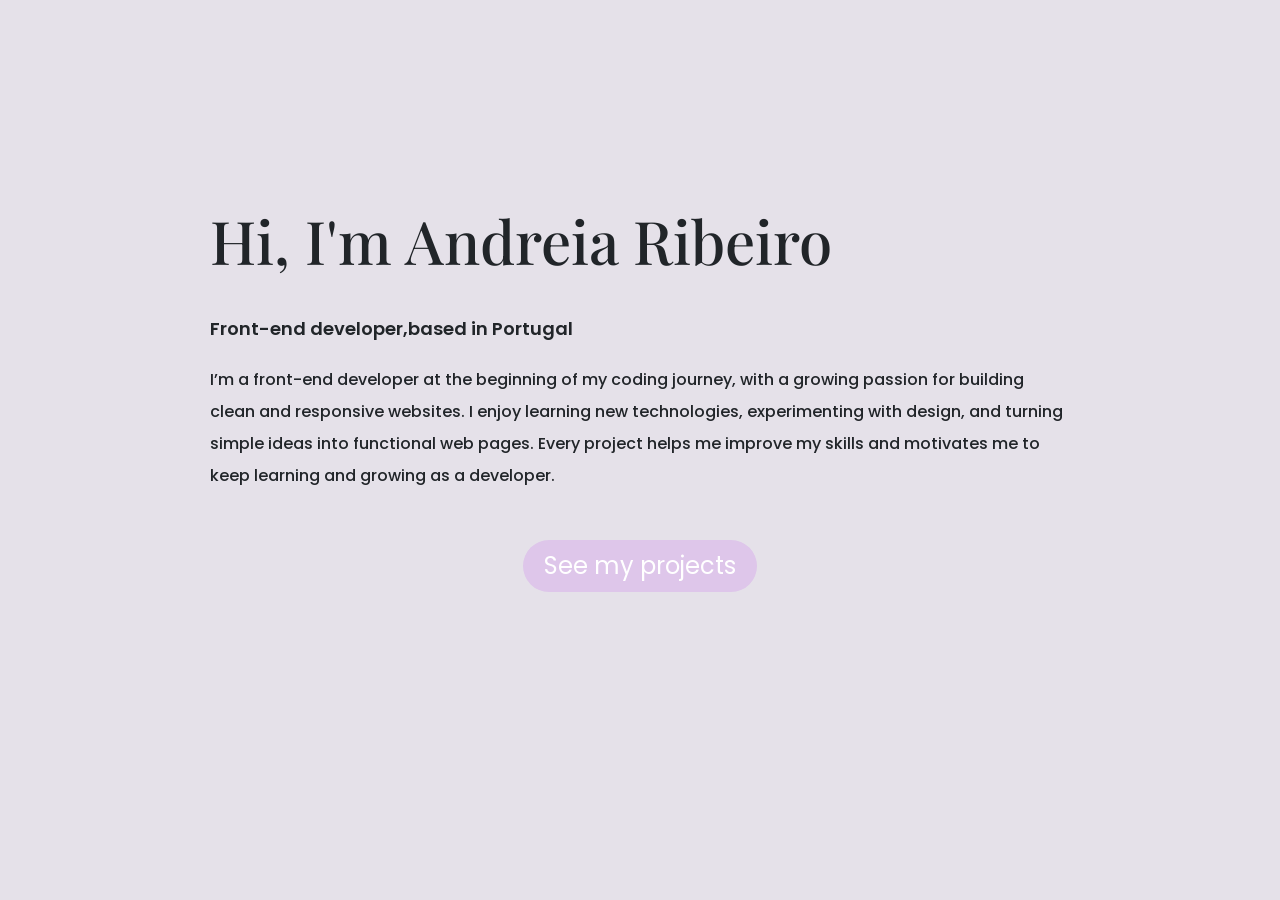
==== about.html @ b5d0bfd0 "Added about.html" ====
<!DOCTYPE html>
<html lang="en">
  <head>
    <meta charset="UTF-8" />
    <meta name="viewport" content="width=device-width, initial-scale=1.0" />
    <title>Andreia Ribeiro – Front-End Portfolio</title>
    <link
      href="https://cdn.jsdelivr.net/npm/bootstrap@5.3.8/dist/css/bootstrap.min.css"
      rel="stylesheet"
      integrity="sha384-sRIl4kxILFvY47J16cr9ZwB07vP4J8+LH7qKQnuqkuIAvNWLzeN8tE5YBujZqJLB"
      crossorigin="anonymous"
    />
    <link rel="stylesheet" href="./fontawesome/css/fontawesome.min.css" />
    <link rel="stylesheet" href="./fontawesome/css/brands.min.css" />
    <link rel="preconnect" href="https://fonts.googleapis.com" />
    <link rel="preconnect" href="https://fonts.gstatic.com" crossorigin />
    <link
      href="https://fonts.googleapis.com/css2?family=Playfair+Display:ital,wght@0,400..900;1,400..900&family=Poppins:ital,wght@0,100;0,200;0,300;0,400;0,500;0,600;0,700;0,800;0,900;1,100;1,200;1,300;1,400;1,500;1,600;1,700;1,800;1,900&display=swap"
      rel="stylesheet"
    />
    <link rel="stylesheet" href="styles/portfolio.css" />
    <script
      src="https://cdn.jsdelivr.net/npm/bootstrap@5.3.8/dist/js/bootstrap.bundle.min.js"
      integrity="sha384-FKyoEForCGlyvwx9Hj09JcYn3nv7wiPVlz7YYwJrWVcXK/BmnVDxM+D2scQbITxI"
      crossorigin="anonymous"
    ></script>
  </head>
  <body class="about-page">
    <div class="about-section container">
      <h1>Hi, I'm Andreia Ribeiro</h1>
      <h2 class="mt-5">Front-end developer,based in Portugal</h2>
      <p class="mt-4 mb-5">
        I’m a front-end developer at the beginning of my coding journey, with a
        growing passion for building clean and responsive websites. I enjoy
        learning new technologies, experimenting with design, and turning simple
        ideas into functional web pages. Every project helps me improve my
        skills and motivates me to keep learning and growing as a developer.
      </p>
      <div class="d-flex justify-content-center" justify-content-center>
        <a href="#" class="btn btn-branding">See my projects</a>
      </div>
    </div>
  </body>
</html>
---- fontawesome/css/brands.min.css ----
/*!
 * Font Awesome Free 7.1.0 by @fontawesome - https://fontawesome.com
 * License - https://fontawesome.com/license/free (Icons: CC BY 4.0, Fonts: SIL OFL 1.1, Code: MIT License)
 * Copyright 2025 Fonticons, Inc.
 */
:host,:root{--fa-family-brands:"Font Awesome 7 Brands";--fa-font-brands:normal 400 1em/1 var(--fa-family-brands)}@font-face{font-family:"Font Awesome 7 Brands";font-style:normal;font-weight:400;font-display:block;src:url(../webfonts/fa-brands-400.woff2)}.fa-brands,.fa-classic.fa-brands,.fab{--fa-family:var(--fa-family-brands);--fa-style:400}.fa-firefox-browser{--fa:"\e007"}.fa-ideal{--fa:"\e013"}.fa-microblog{--fa:"\e01a"}.fa-pied-piper-square,.fa-square-pied-piper{--fa:"\e01e"}.fa-unity{--fa:"\e049"}.fa-dailymotion{--fa:"\e052"}.fa-instagram-square,.fa-square-instagram{--fa:"\e055"}.fa-mixer{--fa:"\e056"}.fa-shopify{--fa:"\e057"}.fa-deezer{--fa:"\e077"}.fa-edge-legacy{--fa:"\e078"}.fa-google-pay{--fa:"\e079"}.fa-rust{--fa:"\e07a"}.fa-tiktok{--fa:"\e07b"}.fa-unsplash{--fa:"\e07c"}.fa-cloudflare{--fa:"\e07d"}.fa-guilded{--fa:"\e07e"}.fa-hive{--fa:"\e07f"}.fa-42-group,.fa-innosoft{--fa:"\e080"}.fa-instalod{--fa:"\e081"}.fa-octopus-deploy{--fa:"\e082"}.fa-perbyte{--fa:"\e083"}.fa-uncharted{--fa:"\e084"}.fa-watchman-monitoring{--fa:"\e087"}.fa-wodu{--fa:"\e088"}.fa-wirsindhandwerk,.fa-wsh{--fa:"\e2d0"}.fa-bots{--fa:"\e340"}.fa-cmplid{--fa:"\e360"}.fa-bilibili{--fa:"\e3d9"}.fa-golang{--fa:"\e40f"}.fa-pix{--fa:"\e43a"}.fa-sitrox{--fa:"\e44a"}.fa-hashnode{--fa:"\e499"}.fa-meta{--fa:"\e49b"}.fa-padlet{--fa:"\e4a0"}.fa-nfc-directional{--fa:"\e530"}.fa-nfc-symbol{--fa:"\e531"}.fa-screenpal{--fa:"\e570"}.fa-space-awesome{--fa:"\e5ac"}.fa-square-font-awesome{--fa:"\e5ad"}.fa-gitlab-square,.fa-square-gitlab{--fa:"\e5ae"}.fa-odysee{--fa:"\e5c6"}.fa-stubber{--fa:"\e5c7"}.fa-debian{--fa:"\e60b"}.fa-shoelace{--fa:"\e60c"}.fa-threads{--fa:"\e618"}.fa-square-threads{--fa:"\e619"}.fa-square-x-twitter{--fa:"\e61a"}.fa-x-twitter{--fa:"\e61b"}.fa-opensuse{--fa:"\e62b"}.fa-letterboxd{--fa:"\e62d"}.fa-square-letterboxd{--fa:"\e62e"}.fa-mintbit{--fa:"\e62f"}.fa-google-scholar{--fa:"\e63b"}.fa-brave{--fa:"\e63c"}.fa-brave-reverse{--fa:"\e63d"}.fa-pixiv{--fa:"\e640"}.fa-upwork{--fa:"\e641"}.fa-webflow{--fa:"\e65c"}.fa-signal-messenger{--fa:"\e663"}.fa-bluesky{--fa:"\e671"}.fa-jxl{--fa:"\e67b"}.fa-square-upwork{--fa:"\e67c"}.fa-web-awesome{--fa:"\e682"}.fa-square-web-awesome{--fa:"\e683"}.fa-square-web-awesome-stroke{--fa:"\e684"}.fa-dart-lang{--fa:"\e693"}.fa-flutter{--fa:"\e694"}.fa-files-pinwheel{--fa:"\e69f"}.fa-css{--fa:"\e6a2"}.fa-square-bluesky{--fa:"\e6a3"}.fa-openai{--fa:"\e7cf"}.fa-square-linkedin{--fa:"\e7d0"}.fa-cash-app{--fa:"\e7d4"}.fa-disqus{--fa:"\e7d5"}.fa-11ty,.fa-eleventy{--fa:"\e7d6"}.fa-kakao-talk{--fa:"\e7d7"}.fa-linktree{--fa:"\e7d8"}.fa-notion{--fa:"\e7d9"}.fa-pandora{--fa:"\e7da"}.fa-pixelfed{--fa:"\e7db"}.fa-tidal{--fa:"\e7dc"}.fa-vsco{--fa:"\e7dd"}.fa-w3c{--fa:"\e7de"}.fa-lumon{--fa:"\e7e2"}.fa-lumon-drop{--fa:"\e7e3"}.fa-square-figma{--fa:"\e7e4"}.fa-tex{--fa:"\e7ff"}.fa-duolingo{--fa:"\e812"}.fa-square-twitter,.fa-twitter-square{--fa:"\f081"}.fa-facebook-square,.fa-square-facebook{--fa:"\f082"}.fa-linkedin{--fa:"\f08c"}.fa-github-square,.fa-square-github{--fa:"\f092"}.fa-twitter{--fa:"\f099"}.fa-facebook{--fa:"\f09a"}.fa-github{--fa:"\f09b"}.fa-pinterest{--fa:"\f0d2"}.fa-pinterest-square,.fa-square-pinterest{--fa:"\f0d3"}.fa-google-plus-square,.fa-square-google-plus{--fa:"\f0d4"}.fa-google-plus-g{--fa:"\f0d5"}.fa-linkedin-in{--fa:"\f0e1"}.fa-github-alt{--fa:"\f113"}.fa-maxcdn{--fa:"\f136"}.fa-html5{--fa:"\f13b"}.fa-css3{--fa:"\f13c"}.fa-btc{--fa:"\f15a"}.fa-youtube{--fa:"\f167"}.fa-xing{--fa:"\f168"}.fa-square-xing,.fa-xing-square{--fa:"\f169"}.fa-dropbox{--fa:"\f16b"}.fa-stack-overflow{--fa:"\f16c"}.fa-instagram{--fa:"\f16d"}.fa-flickr{--fa:"\f16e"}.fa-adn{--fa:"\f170"}.fa-bitbucket{--fa:"\f171"}.fa-tumblr{--fa:"\f173"}.fa-square-tumblr,.fa-tumblr-square{--fa:"\f174"}.fa-apple{--fa:"\f179"}.fa-windows{--fa:"\f17a"}.fa-android{--fa:"\f17b"}.fa-linux{--fa:"\f17c"}.fa-dribbble{--fa:"\f17d"}.fa-skype{--fa:"\f17e"}.fa-foursquare{--fa:"\f180"}.fa-trello{--fa:"\f181"}.fa-gratipay{--fa:"\f184"}.fa-vk{--fa:"\f189"}.fa-weibo{--fa:"\f18a"}.fa-renren{--fa:"\f18b"}.fa-pagelines{--fa:"\f18c"}.fa-stack-exchange{--fa:"\f18d"}.fa-square-vimeo,.fa-vimeo-square{--fa:"\f194"}.fa-slack,.fa-slack-hash{--fa:"\f198"}.fa-wordpress{--fa:"\f19a"}.fa-openid{--fa:"\f19b"}.fa-yahoo{--fa:"\f19e"}.fa-google{--fa:"\f1a0"}.fa-reddit{--fa:"\f1a1"}.fa-reddit-square,.fa-square-reddit{--fa:"\f1a2"}.fa-stumbleupon-circle{--fa:"\f1a3"}.fa-stumbleupon{--fa:"\f1a4"}.fa-delicious{--fa:"\f1a5"}.fa-digg{--fa:"\f1a6"}.fa-pied-piper-pp{--fa:"\f1a7"}.fa-pied-piper-alt{--fa:"\f1a8"}.fa-drupal{--fa:"\f1a9"}.fa-joomla{--fa:"\f1aa"}.fa-behance{--fa:"\f1b4"}.fa-behance-square,.fa-square-behance{--fa:"\f1b5"}.fa-steam{--fa:"\f1b6"}.fa-square-steam,.fa-steam-square{--fa:"\f1b7"}.fa-spotify{--fa:"\f1bc"}.fa-deviantart{--fa:"\f1bd"}.fa-soundcloud{--fa:"\f1be"}.fa-vine{--fa:"\f1ca"}.fa-codepen{--fa:"\f1cb"}.fa-jsfiddle{--fa:"\f1cc"}.fa-rebel{--fa:"\f1d0"}.fa-empire{--fa:"\f1d1"}.fa-git-square,.fa-square-git{--fa:"\f1d2"}.fa-git{--fa:"\f1d3"}.fa-hacker-news{--fa:"\f1d4"}.fa-tencent-weibo{--fa:"\f1d5"}.fa-qq{--fa:"\f1d6"}.fa-weixin{--fa:"\f1d7"}.fa-slideshare{--fa:"\f1e7"}.fa-twitch{--fa:"\f1e8"}.fa-yelp{--fa:"\f1e9"}.fa-paypal{--fa:"\f1ed"}.fa-google-wallet{--fa:"\f1ee"}.fa-cc-visa{--fa:"\f1f0"}.fa-cc-mastercard{--fa:"\f1f1"}.fa-cc-discover{--fa:"\f1f2"}.fa-cc-amex{--fa:"\f1f3"}.fa-cc-paypal{--fa:"\f1f4"}.fa-cc-stripe{--fa:"\f1f5"}.fa-lastfm{--fa:"\f202"}.fa-lastfm-square,.fa-square-lastfm{--fa:"\f203"}.fa-ioxhost{--fa:"\f208"}.fa-angellist{--fa:"\f209"}.fa-buysellads{--fa:"\f20d"}.fa-connectdevelop{--fa:"\f20e"}.fa-dashcube{--fa:"\f210"}.fa-forumbee{--fa:"\f211"}.fa-leanpub{--fa:"\f212"}.fa-sellsy{--fa:"\f213"}.fa-shirtsinbulk{--fa:"\f214"}.fa-simplybuilt{--fa:"\f215"}.fa-skyatlas{--fa:"\f216"}.fa-pinterest-p{--fa:"\f231"}.fa-whatsapp{--fa:"\f232"}.fa-viacoin{--fa:"\f237"}.fa-medium,.fa-medium-m{--fa:"\f23a"}.fa-y-combinator{--fa:"\f23b"}.fa-optin-monster{--fa:"\f23c"}.fa-opencart{--fa:"\f23d"}.fa-expeditedssl{--fa:"\f23e"}.fa-cc-jcb{--fa:"\f24b"}.fa-cc-diners-club{--fa:"\f24c"}.fa-creative-commons{--fa:"\f25e"}.fa-gg{--fa:"\f260"}.fa-gg-circle{--fa:"\f261"}.fa-odnoklassniki{--fa:"\f263"}.fa-odnoklassniki-square,.fa-square-odnoklassniki{--fa:"\f264"}.fa-get-pocket{--fa:"\f265"}.fa-wikipedia-w{--fa:"\f266"}.fa-safari{--fa:"\f267"}.fa-chrome{--fa:"\f268"}.fa-firefox{--fa:"\f269"}.fa-opera{--fa:"\f26a"}.fa-internet-explorer{--fa:"\f26b"}.fa-contao{--fa:"\f26d"}.fa-500px{--fa:"\f26e"}.fa-amazon{--fa:"\f270"}.fa-houzz{--fa:"\f27c"}.fa-vimeo-v{--fa:"\f27d"}.fa-black-tie{--fa:"\f27e"}.fa-fonticons{--fa:"\f280"}.fa-reddit-alien{--fa:"\f281"}.fa-edge{--fa:"\f282"}.fa-codiepie{--fa:"\f284"}.fa-modx{--fa:"\f285"}.fa-fort-awesome{--fa:"\f286"}.fa-usb{--fa:"\f287"}.fa-product-hunt{--fa:"\f288"}.fa-mixcloud{--fa:"\f289"}.fa-scribd{--fa:"\f28a"}.fa-bluetooth{--fa:"\f293"}.fa-bluetooth-b{--fa:"\f294"}.fa-gitlab{--fa:"\f296"}.fa-wpbeginner{--fa:"\f297"}.fa-wpforms{--fa:"\f298"}.fa-envira{--fa:"\f299"}.fa-glide{--fa:"\f2a5"}.fa-glide-g{--fa:"\f2a6"}.fa-viadeo{--fa:"\f2a9"}.fa-square-viadeo,.fa-viadeo-square{--fa:"\f2aa"}.fa-snapchat,.fa-snapchat-ghost{--fa:"\f2ab"}.fa-snapchat-square,.fa-square-snapchat{--fa:"\f2ad"}.fa-pied-piper{--fa:"\f2ae"}.fa-first-order{--fa:"\f2b0"}.fa-yoast{--fa:"\f2b1"}.fa-themeisle{--fa:"\f2b2"}.fa-google-plus{--fa:"\f2b3"}.fa-font-awesome,.fa-font-awesome-flag,.fa-font-awesome-logo-full{--fa:"\f2b4"}.fa-linode{--fa:"\f2b8"}.fa-quora{--fa:"\f2c4"}.fa-free-code-camp{--fa:"\f2c5"}.fa-telegram,.fa-telegram-plane{--fa:"\f2c6"}.fa-bandcamp{--fa:"\f2d5"}.fa-grav{--fa:"\f2d6"}.fa-etsy{--fa:"\f2d7"}.fa-imdb{--fa:"\f2d8"}.fa-ravelry{--fa:"\f2d9"}.fa-sellcast{--fa:"\f2da"}.fa-superpowers{--fa:"\f2dd"}.fa-wpexplorer{--fa:"\f2de"}.fa-meetup{--fa:"\f2e0"}.fa-font-awesome-alt,.fa-square-font-awesome-stroke{--fa:"\f35c"}.fa-accessible-icon{--fa:"\f368"}.fa-accusoft{--fa:"\f369"}.fa-adversal{--fa:"\f36a"}.fa-affiliatetheme{--fa:"\f36b"}.fa-algolia{--fa:"\f36c"}.fa-amilia{--fa:"\f36d"}.fa-angrycreative{--fa:"\f36e"}.fa-app-store{--fa:"\f36f"}.fa-app-store-ios{--fa:"\f370"}.fa-apper{--fa:"\f371"}.fa-asymmetrik{--fa:"\f372"}.fa-audible{--fa:"\f373"}.fa-avianex{--fa:"\f374"}.fa-aws{--fa:"\f375"}.fa-bimobject{--fa:"\f378"}.fa-bitcoin{--fa:"\f379"}.fa-bity{--fa:"\f37a"}.fa-blackberry{--fa:"\f37b"}.fa-blogger{--fa:"\f37c"}.fa-blogger-b{--fa:"\f37d"}.fa-buromobelexperte{--fa:"\f37f"}.fa-centercode{--fa:"\f380"}.fa-cloudscale{--fa:"\f383"}.fa-cloudsmith{--fa:"\f384"}.fa-cloudversify{--fa:"\f385"}.fa-cpanel{--fa:"\f388"}.fa-css3-alt{--fa:"\f38b"}.fa-cuttlefish{--fa:"\f38c"}.fa-d-and-d{--fa:"\f38d"}.fa-deploydog{--fa:"\f38e"}.fa-deskpro{--fa:"\f38f"}.fa-digital-ocean{--fa:"\f391"}.fa-discord{--fa:"\f392"}.fa-discourse{--fa:"\f393"}.fa-dochub{--fa:"\f394"}.fa-docker{--fa:"\f395"}.fa-draft2digital{--fa:"\f396"}.fa-dribbble-square,.fa-square-dribbble{--fa:"\f397"}.fa-dyalog{--fa:"\f399"}.fa-earlybirds{--fa:"\f39a"}.fa-erlang{--fa:"\f39d"}.fa-facebook-f{--fa:"\f39e"}.fa-facebook-messenger{--fa:"\f39f"}.fa-firstdraft{--fa:"\f3a1"}.fa-fonticons-fi{--fa:"\f3a2"}.fa-fort-awesome-alt{--fa:"\f3a3"}.fa-freebsd{--fa:"\f3a4"}.fa-gitkraken{--fa:"\f3a6"}.fa-gofore{--fa:"\f3a7"}.fa-goodreads{--fa:"\f3a8"}.fa-goodreads-g{--fa:"\f3a9"}.fa-google-drive{--fa:"\f3aa"}.fa-google-play{--fa:"\f3ab"}.fa-gripfire{--fa:"\f3ac"}.fa-grunt{--fa:"\f3ad"}.fa-gulp{--fa:"\f3ae"}.fa-hacker-news-square,.fa-square-hacker-news{--fa:"\f3af"}.fa-hire-a-helper{--fa:"\f3b0"}.fa-hotjar{--fa:"\f3b1"}.fa-hubspot{--fa:"\f3b2"}.fa-itunes{--fa:"\f3b4"}.fa-itunes-note{--fa:"\f3b5"}.fa-jenkins{--fa:"\f3b6"}.fa-joget{--fa:"\f3b7"}.fa-js{--fa:"\f3b8"}.fa-js-square,.fa-square-js{--fa:"\f3b9"}.fa-keycdn{--fa:"\f3ba"}.fa-kickstarter,.fa-square-kickstarter{--fa:"\f3bb"}.fa-kickstarter-k{--fa:"\f3bc"}.fa-laravel{--fa:"\f3bd"}.fa-line{--fa:"\f3c0"}.fa-lyft{--fa:"\f3c3"}.fa-magento{--fa:"\f3c4"}.fa-medapps{--fa:"\f3c6"}.fa-medrt{--fa:"\f3c8"}.fa-microsoft{--fa:"\f3ca"}.fa-mix{--fa:"\f3cb"}.fa-mizuni{--fa:"\f3cc"}.fa-monero{--fa:"\f3d0"}.fa-napster{--fa:"\f3d2"}.fa-node-js{--fa:"\f3d3"}.fa-npm{--fa:"\f3d4"}.fa-ns8{--fa:"\f3d5"}.fa-nutritionix{--fa:"\f3d6"}.fa-page4{--fa:"\f3d7"}.fa-palfed{--fa:"\f3d8"}.fa-patreon{--fa:"\f3d9"}.fa-periscope{--fa:"\f3da"}.fa-phabricator{--fa:"\f3db"}.fa-phoenix-framework{--fa:"\f3dc"}.fa-playstation{--fa:"\f3df"}.fa-pushed{--fa:"\f3e1"}.fa-python{--fa:"\f3e2"}.fa-red-river{--fa:"\f3e3"}.fa-rendact,.fa-wpressr{--fa:"\f3e4"}.fa-replyd{--fa:"\f3e6"}.fa-resolving{--fa:"\f3e7"}.fa-rocketchat{--fa:"\f3e8"}.fa-rockrms{--fa:"\f3e9"}.fa-schlix{--fa:"\f3ea"}.fa-searchengin{--fa:"\f3eb"}.fa-servicestack{--fa:"\f3ec"}.fa-sistrix{--fa:"\f3ee"}.fa-speakap{--fa:"\f3f3"}.fa-staylinked{--fa:"\f3f5"}.fa-steam-symbol{--fa:"\f3f6"}.fa-sticker-mule{--fa:"\f3f7"}.fa-studiovinari{--fa:"\f3f8"}.fa-supple{--fa:"\f3f9"}.fa-uber{--fa:"\f402"}.fa-uikit{--fa:"\f403"}.fa-uniregistry{--fa:"\f404"}.fa-untappd{--fa:"\f405"}.fa-ussunnah{--fa:"\f407"}.fa-vaadin{--fa:"\f408"}.fa-viber{--fa:"\f409"}.fa-vimeo{--fa:"\f40a"}.fa-vnv{--fa:"\f40b"}.fa-square-whatsapp,.fa-whatsapp-square{--fa:"\f40c"}.fa-whmcs{--fa:"\f40d"}.fa-wordpress-simple{--fa:"\f411"}.fa-xbox{--fa:"\f412"}.fa-yandex{--fa:"\f413"}.fa-yandex-international{--fa:"\f414"}.fa-apple-pay{--fa:"\f415"}.fa-cc-apple-pay{--fa:"\f416"}.fa-fly{--fa:"\f417"}.fa-node{--fa:"\f419"}.fa-osi{--fa:"\f41a"}.fa-react{--fa:"\f41b"}.fa-autoprefixer{--fa:"\f41c"}.fa-less{--fa:"\f41d"}.fa-sass{--fa:"\f41e"}.fa-vuejs{--fa:"\f41f"}.fa-angular{--fa:"\f420"}.fa-aviato{--fa:"\f421"}.fa-ember{--fa:"\f423"}.fa-gitter{--fa:"\f426"}.fa-hooli{--fa:"\f427"}.fa-strava{--fa:"\f428"}.fa-stripe{--fa:"\f429"}.fa-stripe-s{--fa:"\f42a"}.fa-typo3{--fa:"\f42b"}.fa-amazon-pay{--fa:"\f42c"}.fa-cc-amazon-pay{--fa:"\f42d"}.fa-ethereum{--fa:"\f42e"}.fa-korvue{--fa:"\f42f"}.fa-elementor{--fa:"\f430"}.fa-square-youtube,.fa-youtube-square{--fa:"\f431"}.fa-flipboard{--fa:"\f44d"}.fa-hips{--fa:"\f452"}.fa-php{--fa:"\f457"}.fa-quinscape{--fa:"\f459"}.fa-readme{--fa:"\f4d5"}.fa-java{--fa:"\f4e4"}.fa-pied-piper-hat{--fa:"\f4e5"}.fa-creative-commons-by{--fa:"\f4e7"}.fa-creative-commons-nc{--fa:"\f4e8"}.fa-creative-commons-nc-eu{--fa:"\f4e9"}.fa-creative-commons-nc-jp{--fa:"\f4ea"}.fa-creative-commons-nd{--fa:"\f4eb"}.fa-creative-commons-pd{--fa:"\f4ec"}.fa-creative-commons-pd-alt{--fa:"\f4ed"}.fa-creative-commons-remix{--fa:"\f4ee"}.fa-creative-commons-sa{--fa:"\f4ef"}.fa-creative-commons-sampling{--fa:"\f4f0"}.fa-creative-commons-sampling-plus{--fa:"\f4f1"}.fa-creative-commons-share{--fa:"\f4f2"}.fa-creative-commons-zero{--fa:"\f4f3"}.fa-ebay{--fa:"\f4f4"}.fa-keybase{--fa:"\f4f5"}.fa-mastodon{--fa:"\f4f6"}.fa-r-project{--fa:"\f4f7"}.fa-researchgate{--fa:"\f4f8"}.fa-teamspeak{--fa:"\f4f9"}.fa-first-order-alt{--fa:"\f50a"}.fa-fulcrum{--fa:"\f50b"}.fa-galactic-republic{--fa:"\f50c"}.fa-galactic-senate{--fa:"\f50d"}.fa-jedi-order{--fa:"\f50e"}.fa-mandalorian{--fa:"\f50f"}.fa-old-republic{--fa:"\f510"}.fa-phoenix-squadron{--fa:"\f511"}.fa-sith{--fa:"\f512"}.fa-trade-federation{--fa:"\f513"}.fa-wolf-pack-battalion{--fa:"\f514"}.fa-hornbill{--fa:"\f592"}.fa-mailchimp{--fa:"\f59e"}.fa-megaport{--fa:"\f5a3"}.fa-nimblr{--fa:"\f5a8"}.fa-rev{--fa:"\f5b2"}.fa-shopware{--fa:"\f5b5"}.fa-squarespace{--fa:"\f5be"}.fa-themeco{--fa:"\f5c6"}.fa-weebly{--fa:"\f5cc"}.fa-wix{--fa:"\f5cf"}.fa-ello{--fa:"\f5f1"}.fa-hackerrank{--fa:"\f5f7"}.fa-kaggle{--fa:"\f5fa"}.fa-markdown{--fa:"\f60f"}.fa-neos{--fa:"\f612"}.fa-zhihu{--fa:"\f63f"}.fa-alipay{--fa:"\f642"}.fa-the-red-yeti{--fa:"\f69d"}.fa-critical-role{--fa:"\f6c9"}.fa-d-and-d-beyond{--fa:"\f6ca"}.fa-dev{--fa:"\f6cc"}.fa-fantasy-flight-games{--fa:"\f6dc"}.fa-wizards-of-the-coast{--fa:"\f730"}.fa-think-peaks{--fa:"\f731"}.fa-reacteurope{--fa:"\f75d"}.fa-artstation{--fa:"\f77a"}.fa-atlassian{--fa:"\f77b"}.fa-canadian-maple-leaf{--fa:"\f785"}.fa-centos{--fa:"\f789"}.fa-confluence{--fa:"\f78d"}.fa-dhl{--fa:"\f790"}.fa-diaspora{--fa:"\f791"}.fa-fedex{--fa:"\f797"}.fa-fedora{--fa:"\f798"}.fa-figma{--fa:"\f799"}.fa-intercom{--fa:"\f7af"}.fa-invision{--fa:"\f7b0"}.fa-jira{--fa:"\f7b1"}.fa-mendeley{--fa:"\f7b3"}.fa-raspberry-pi{--fa:"\f7bb"}.fa-redhat{--fa:"\f7bc"}.fa-sketch{--fa:"\f7c6"}.fa-sourcetree{--fa:"\f7d3"}.fa-suse{--fa:"\f7d6"}.fa-ubuntu{--fa:"\f7df"}.fa-ups{--fa:"\f7e0"}.fa-usps{--fa:"\f7e1"}.fa-yarn{--fa:"\f7e3"}.fa-airbnb{--fa:"\f834"}.fa-battle-net{--fa:"\f835"}.fa-bootstrap{--fa:"\f836"}.fa-buffer{--fa:"\f837"}.fa-chromecast{--fa:"\f838"}.fa-evernote{--fa:"\f839"}.fa-itch-io{--fa:"\f83a"}.fa-salesforce{--fa:"\f83b"}.fa-speaker-deck{--fa:"\f83c"}.fa-symfony{--fa:"\f83d"}.fa-waze{--fa:"\f83f"}.fa-yammer{--fa:"\f840"}.fa-git-alt{--fa:"\f841"}.fa-stackpath{--fa:"\f842"}.fa-cotton-bureau{--fa:"\f89e"}.fa-buy-n-large{--fa:"\f8a6"}.fa-mdb{--fa:"\f8ca"}.fa-orcid{--fa:"\f8d2"}.fa-swift{--fa:"\f8e1"}.fa-umbraco{--fa:"\f8e8"}
---- styles/portfolio.css ----
:root {
  --branding-color: #dec6ea;
  --second-color: #e5e1e9;
  --heading-font-family: "Playfair Display", serif;
  --default-font-family: "Poppins", sans-serif;
}

body {
  font-family: var(--default-font-family);
}

p {
  font-weight: 500;
  font-style: normal;
  line-height: 2;
}

h1 {
  line-height: 1.5;
  font-size: 88px;
  font-family: var(--heading-font-family);
}

h2 {
  font-style: normal;
}
img {
  border-radius: 20px;
}

.hero {
  background: var(--second-color);
  text-align: center;
  padding: 160px 20px;
}

.hero p {
  font-size: 36px;
  font-weight: bold;
  margin: 0;
  color: #272142;
}

.hero h2 {
  font-weight: normal;
  font-size: 24px;
  line-height: 2;
}

.btn-branding {
  background: var(--branding-color);
  color: #fff;
  border-radius: 30px;
  font-size: 24px;
  line-height: 20px;
  padding: 15px 20px;
}

.btn-primary {
  background: var(--branding-color);
  color: white;
  border: white;
}
.about-page {
  background: var(--second-color);
  padding: 60px 20px;
  margin: 30px;
}
.about-section {
  max-width: 900px;
  margin: 80px auto;
  padding: 40px 20px;
}
.about-section h1 {
  font-size: 60px;
  line-height: 1;
}
.about-section h2 {
  font-size: 18px;
  font-weight: 600;
}

@media (max-width: 700px) {
  h1 {
    font-size: 60px;
    line-height: 1.5;
  }
  h2 {
    font-size: 44px;
  }
  .hero {
    padding: 80px 20px;
  }
  .about-section {
    text-align: center;
    padding: 10px;
  }
}
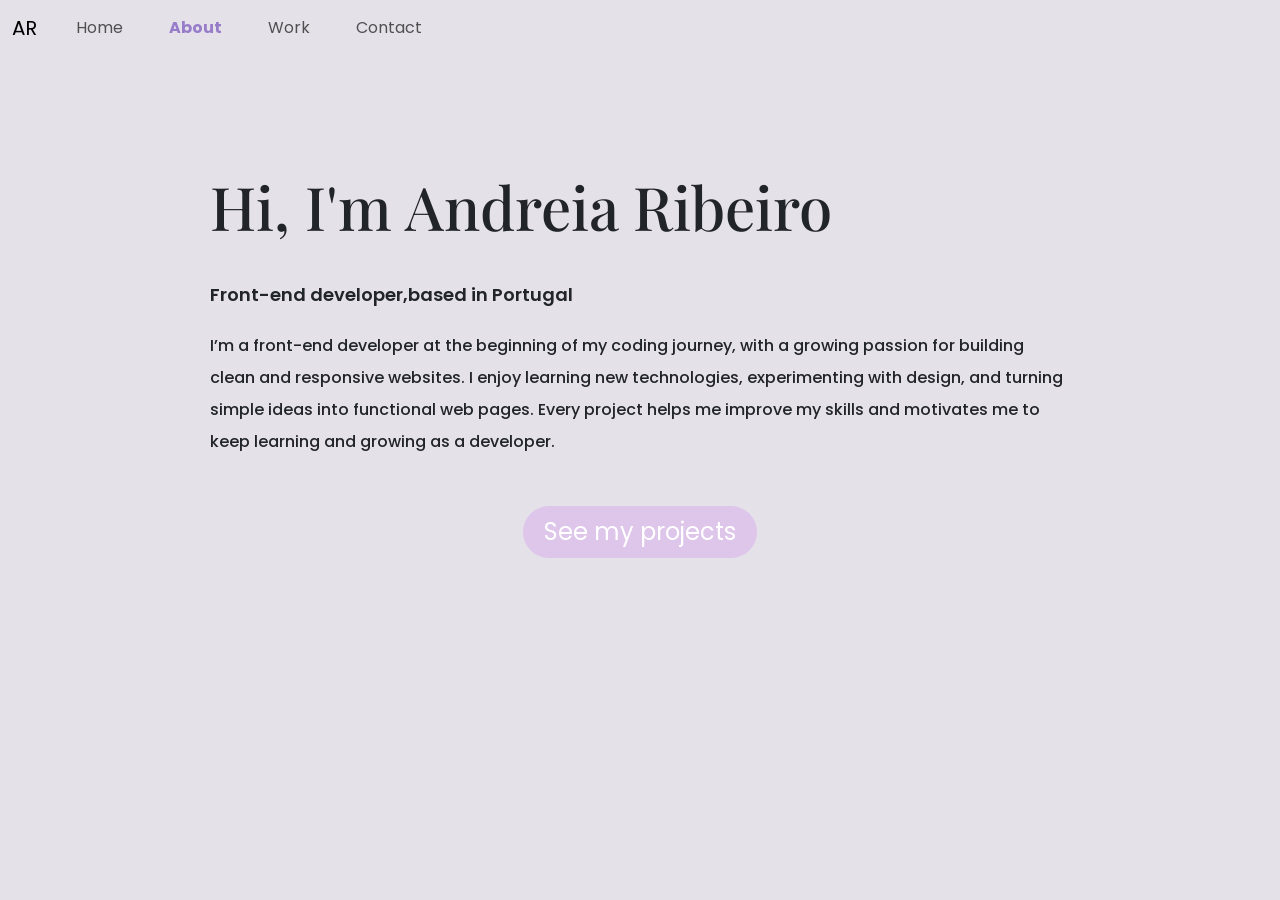
==== commit eaee36a0: "Added navbar to all html files" ====
--- a/about.html
+++ b/about.html
@@ -26,6 +26,38 @@
     ></script>
   </head>
   <body class="about-page">
+    <nav class="navbar navbar-expand-lg" style="background-color: #e5e1e9">
+      <div class="container-fluid">
+        <a class="navbar-brand" href="/">AR</a>
+        <button
+          class="navbar-toggler"
+          type="button"
+          data-bs-toggle="collapse"
+          data-bs-target="#navbarNav"
+          aria-controls="navbarNav"
+          aria-expanded="false"
+          aria-label="Toggle navigation"
+        >
+          <span class="navbar-toggler-icon"></span>
+        </button>
+        <div class="collapse navbar-collapse" id="navbarNav">
+          <ul class="navbar-nav">
+            <li class="nav-item">
+              <a class="nav-link" aria-current="page" href="/">Home</a>
+            </li>
+            <li class="nav-item">
+              <a class="nav-link active" href="/about.html">About</a>
+            </li>
+            <li class="nav-item">
+              <a class="nav-link" href="/work.html">Work</a>
+            </li>
+            <li class="nav-item">
+              <a class="nav-link" href="/contact.html">Contact</a>
+            </li>
+          </ul>
+        </div>
+      </div>
+    </nav>
     <div class="about-section container">
       <h1>Hi, I'm Andreia Ribeiro</h1>
       <h2 class="mt-5">Front-end developer,based in Portugal</h2>
--- a/styles/portfolio.css
+++ b/styles/portfolio.css
@@ -11,7 +11,6 @@
 
 p {
   font-weight: 500;
-  font-style: normal;
   line-height: 2;
 }
 
@@ -23,6 +22,9 @@
 
 h2 {
   font-style: normal;
+}
+h3 {
+  font-family: var(--heading-font-family);
 }
 img {
   border-radius: 20px;
@@ -56,15 +58,8 @@
   padding: 15px 20px;
 }
 
-.btn-primary {
-  background: var(--branding-color);
-  color: white;
-  border: white;
-}
 .about-page {
   background: var(--second-color);
-  padding: 60px 20px;
-  margin: 30px;
 }
 .about-section {
   max-width: 900px;
@@ -79,14 +74,42 @@
   font-size: 18px;
   font-weight: 600;
 }
+.projects-section {
+  padding: 80px 20px;
+}
+.projects-title {
+  font-size: 56px;
+  color: var(--branding-color);
+  margin-bottom: 80px;
+  text-align: center;
+}
+.project-description {
+  padding: 120px 60px;
+}
 
-@media (max-width: 700px) {
+.work-container img {
+  max-width: 85%;
+  margin: 0 auto;
+  display: block;
+}
+.active {
+  color: #967cc9 !important;
+  font-weight: bold !important;
+}
+.nav-item {
+  padding: 0 15px;
+}
+@media (max-width: 960px) {
   h1 {
     font-size: 60px;
     line-height: 1.5;
   }
   h2 {
     font-size: 44px;
+  }
+  h3 {
+    font-size: 44px;
+    text-align: center;
   }
   .hero {
     padding: 80px 20px;
@@ -95,4 +118,17 @@
     text-align: center;
     padding: 10px;
   }
+  .projects-title {
+    font-size: 50px;
+    font-weight: bold;
+    margin-bottom: 40px;
+  }
+
+  .project-description h2 {
+    font-size: 28px;
+  }
+  .project-description {
+    padding: 0;
+    text-align: center;
+  }
 }
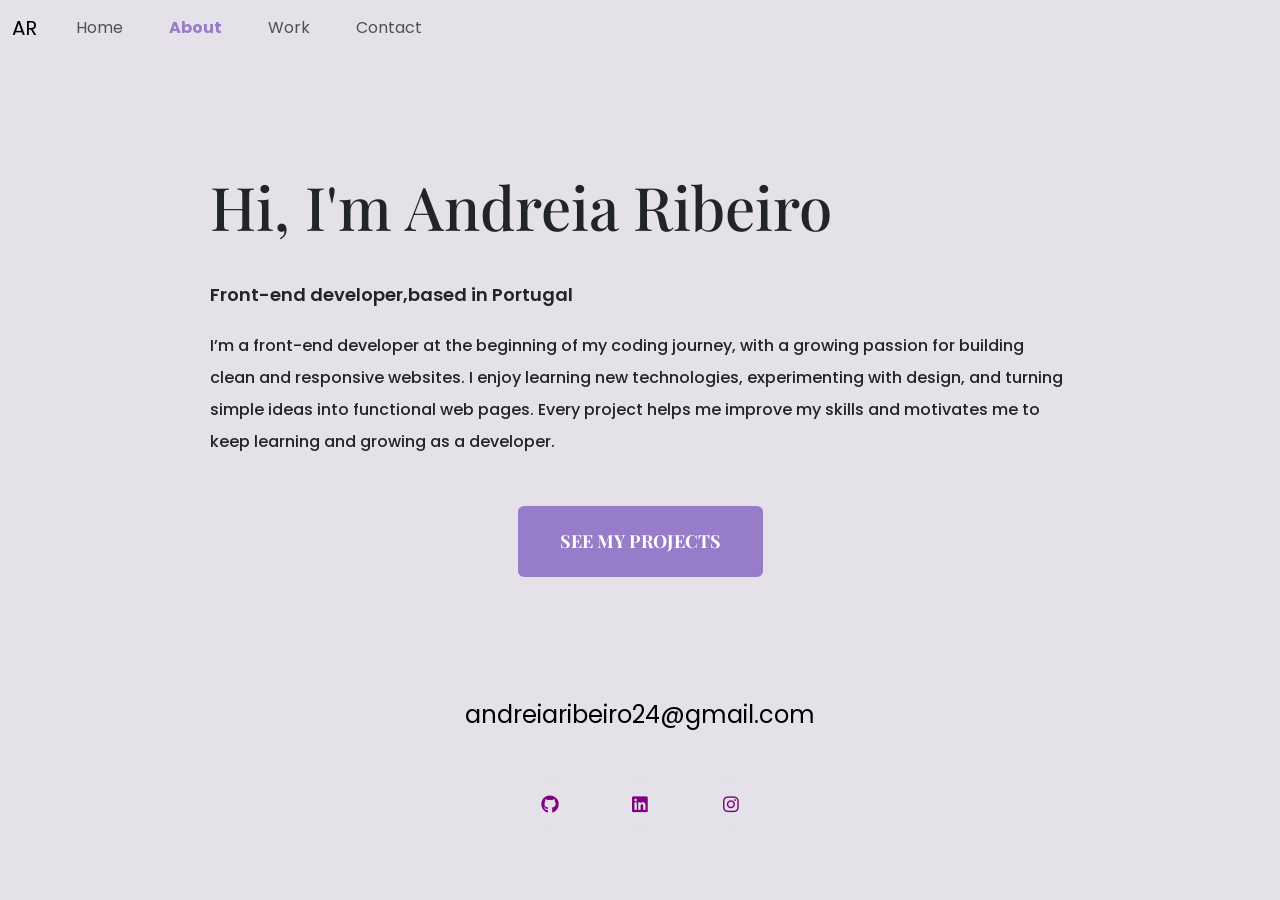
==== commit 451bd25d: "Added footer" ====
--- a/about.html
+++ b/about.html
@@ -69,8 +69,32 @@
         skills and motivates me to keep learning and growing as a developer.
       </p>
       <div class="d-flex justify-content-center" justify-content-center>
-        <a href="#" class="btn btn-branding">See my projects</a>
+        <a href="#" class="btn btn-work">See my projects</a>
       </div>
+    </div>
+    <footer>
+        <div class="d-flex justify-content-center">
+          <a
+            href="mailto:andreiaribeiro24@gmail.com"
+            class="email-link "
+            >andreiaribeiro24@gmail.com</a
+          >
+        </div>
+        <div class="social-links d-flex justify-content-center mt-5">
+          <a
+            href="https://github.com/andreiapatriciaribeiro88-web"
+            target="_blank"
+          >
+            <i class="fab fa-github"></i
+          ></a>
+          <a href="https://www.linkedin.com/" target="_blank">
+            <i class="fab fa-linkedin"></i
+          ></a>
+          <a href="https://www.instagram.com/ " target="_blank">
+            <i class="fab fa-instagram"></i
+          ></a>
+        </div>
+      </footer>
     </div>
   </body>
 </html>
--- a/styles/portfolio.css
+++ b/styles/portfolio.css
@@ -25,6 +25,9 @@
 }
 h3 {
   font-family: var(--heading-font-family);
+}
+h4 {
+  font-size: 40px;
 }
 img {
   border-radius: 20px;
@@ -74,6 +77,20 @@
   font-size: 18px;
   font-weight: 600;
 }
+.btn-work {
+  background: #967cc9;
+  color: #fff;
+  border: 2px solid #967cc9;
+  transition: all 100ms ease-in-out;
+  padding: 20px 40px;
+  text-transform: uppercase;
+  font-size: 18px;
+  font-family: var(--heading-font-family);
+  font-weight: bold;
+}
+.btn-work:hover {
+  background: #967cc9;
+}
 .projects-section {
   padding: 80px 20px;
 }
@@ -99,13 +116,42 @@
 .nav-item {
   padding: 0 15px;
 }
+footer {
+  margin: 60px 0;
+}
+footer .contact-box {
+  background-color: var(--second-color);
+  padding: 30px 120px;
+  border-radius: 10px;
+}
+footer .email-link {
+  text-decoration: none;
+  color: black;
+  font-size: 24px;
+}
+footer .email-link:hover {
+  color: purple;
+}
+footer .social-links a {
+  margin: 0 20px;
+  color: purple;
+  background: var(--second-color);
+  padding: 10px 14px;
+  font-size: 18px;
+  border-radius: 50%;
+  transition: all 100ms ease-in-out;
+}
+footer .social-links a:hover {
+  background: purple;
+  color: white;
+}
 @media (max-width: 960px) {
   h1 {
     font-size: 60px;
     line-height: 1.5;
   }
   h2 {
-    font-size: 44px;
+    font-size: 20px;
   }
   h3 {
     font-size: 44px;
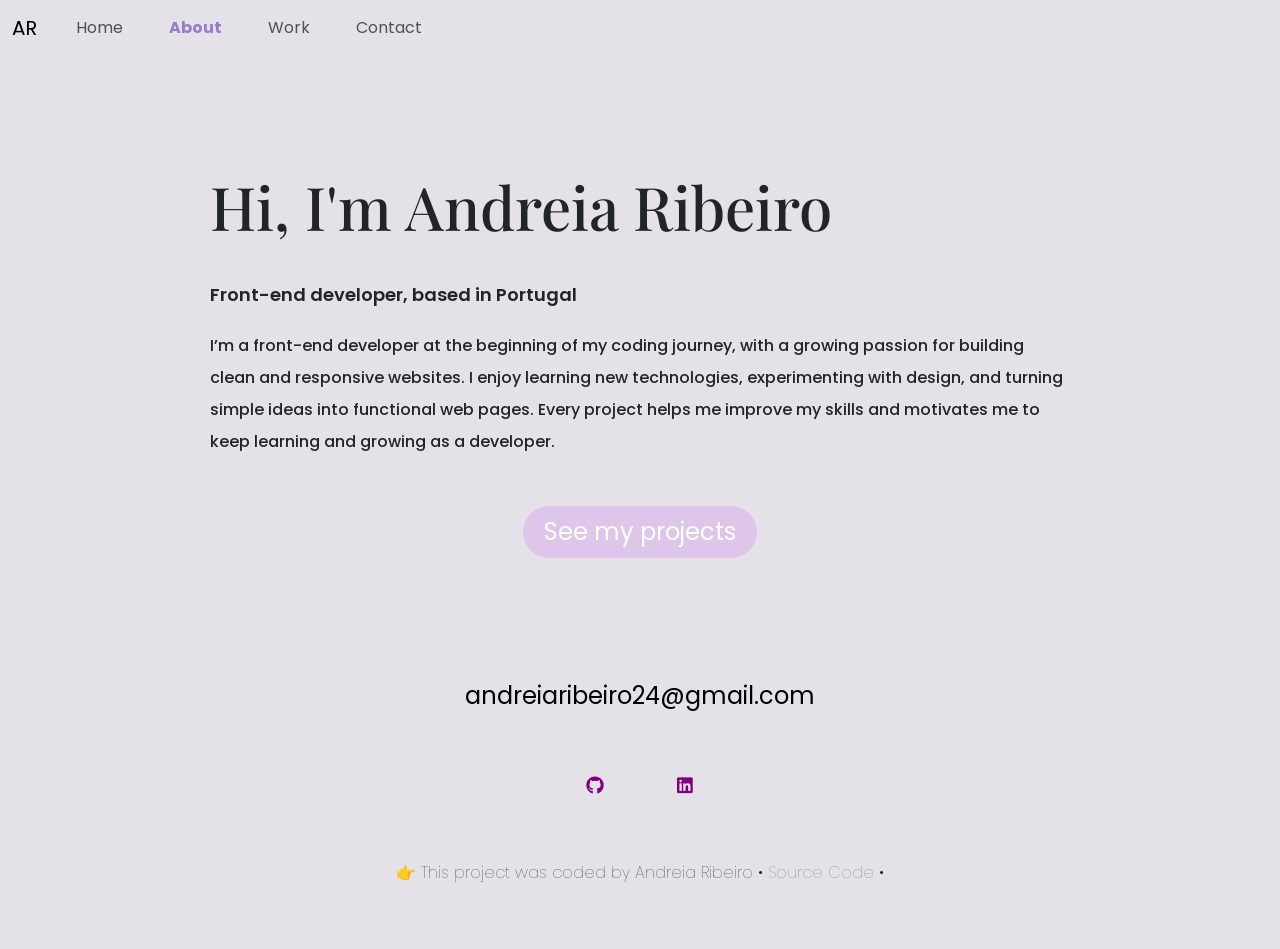
==== commit 3a1d0d72: "Made the website SEO friendly and fixes navigation and links" ====
--- a/about.html
+++ b/about.html
@@ -3,6 +3,11 @@
   <head>
     <meta charset="UTF-8" />
     <meta name="viewport" content="width=device-width, initial-scale=1.0" />
+    <meta
+      name="description"
+      content="Andreia Ribeiro is a front-end developer based in Portugal, showcasing responsive web projects built with HTML, CSS, JavaScript, and Bootstrap."
+    />
+
     <title>Andreia Ribeiro – Front-End Portfolio</title>
     <link
       href="https://cdn.jsdelivr.net/npm/bootstrap@5.3.8/dist/css/bootstrap.min.css"
@@ -43,16 +48,33 @@
         <div class="collapse navbar-collapse" id="navbarNav">
           <ul class="navbar-nav">
             <li class="nav-item">
-              <a class="nav-link" aria-current="page" href="/">Home</a>
+              <a class="nav-link" aria-current="page" href="/" title="Home Page"
+                >Home</a
+              >
             </li>
             <li class="nav-item">
-              <a class="nav-link active" href="/about.html">About</a>
+              <a
+                class="nav-link active"
+                href="/about.html"
+                title="About Andreia Ribeiro"
+                >About</a
+              >
             </li>
             <li class="nav-item">
-              <a class="nav-link" href="/work.html">Work</a>
+              <a
+                class="nav-link"
+                href="/work.html"
+                title="View Andreia Ribeiro’s projects"
+                >Work</a
+              >
             </li>
             <li class="nav-item">
-              <a class="nav-link" href="/contact.html">Contact</a>
+              <a
+                class="nav-link"
+                href="/contact.html"
+                title="Contact Andreia Ribeiro"
+                >Contact</a
+              >
             </li>
           </ul>
         </div>
@@ -60,7 +82,7 @@
     </nav>
     <div class="about-section container">
       <h1>Hi, I'm Andreia Ribeiro</h1>
-      <h2 class="mt-5">Front-end developer,based in Portugal</h2>
+      <h2 class="mt-5">Front-end developer, based in Portugal</h2>
       <p class="mt-4 mb-5">
         I’m a front-end developer at the beginning of my coding journey, with a
         growing passion for building clean and responsive websites. I enjoy
@@ -69,32 +91,47 @@
         skills and motivates me to keep learning and growing as a developer.
       </p>
       <div class="d-flex justify-content-center" justify-content-center>
-        <a href="#" class="btn btn-work">See my projects</a>
+        <a href="./work.html" class="btn btn-branding" title="See my projects"
+          >See my projects</a
+        >
       </div>
     </div>
     <footer>
-        <div class="d-flex justify-content-center">
-          <a
-            href="mailto:andreiaribeiro24@gmail.com"
-            class="email-link "
-            >andreiaribeiro24@gmail.com</a
-          >
-        </div>
-        <div class="social-links d-flex justify-content-center mt-5">
-          <a
-            href="https://github.com/andreiapatriciaribeiro88-web"
-            target="_blank"
-          >
-            <i class="fab fa-github"></i
-          ></a>
-          <a href="https://www.linkedin.com/" target="_blank">
-            <i class="fab fa-linkedin"></i
-          ></a>
-          <a href="https://www.instagram.com/ " target="_blank">
-            <i class="fab fa-instagram"></i
-          ></a>
-        </div>
-      </footer>
-    </div>
+      <div class="d-flex justify-content-center">
+        <a
+          href="mailto:andreiaribeiro24@gmail.com"
+          class="email-link"
+          title="Send an email to Andreia Ribeiro"
+          >andreiaribeiro24@gmail.com</a
+        >
+      </div>
+      <div class="social-links d-flex justify-content-center mt-5">
+        <a
+          href="https://github.com/andreiapatriciaribeiro88-web"
+          target="_blank"
+          title="Andreia Ribeiro on GitHub"
+        >
+          <i class="fab fa-github"></i
+        ></a>
+        <a
+          href="https://www.linkedin.com/"
+          target="_blank"
+          title="Andreia Ribeiro on LinkedIn"
+        >
+          <i class="fab fa-linkedin"></i
+        ></a>
+      </div>
+      <p class="text-center mt-5 fw-lighter">
+        👉 This project was coded by Andreia Ribeiro •
+        <a
+          href="https://github.com/andreiapatriciaribeiro88-web/my-portfolio-project"
+          target="_blank"
+          class="text-decoration-none link-secondary"
+          title="Source code of Andreia Ribeiro’s portfolio"
+        >
+          Source Code </a
+        >•
+      </p>
+    </footer>
   </body>
 </html>
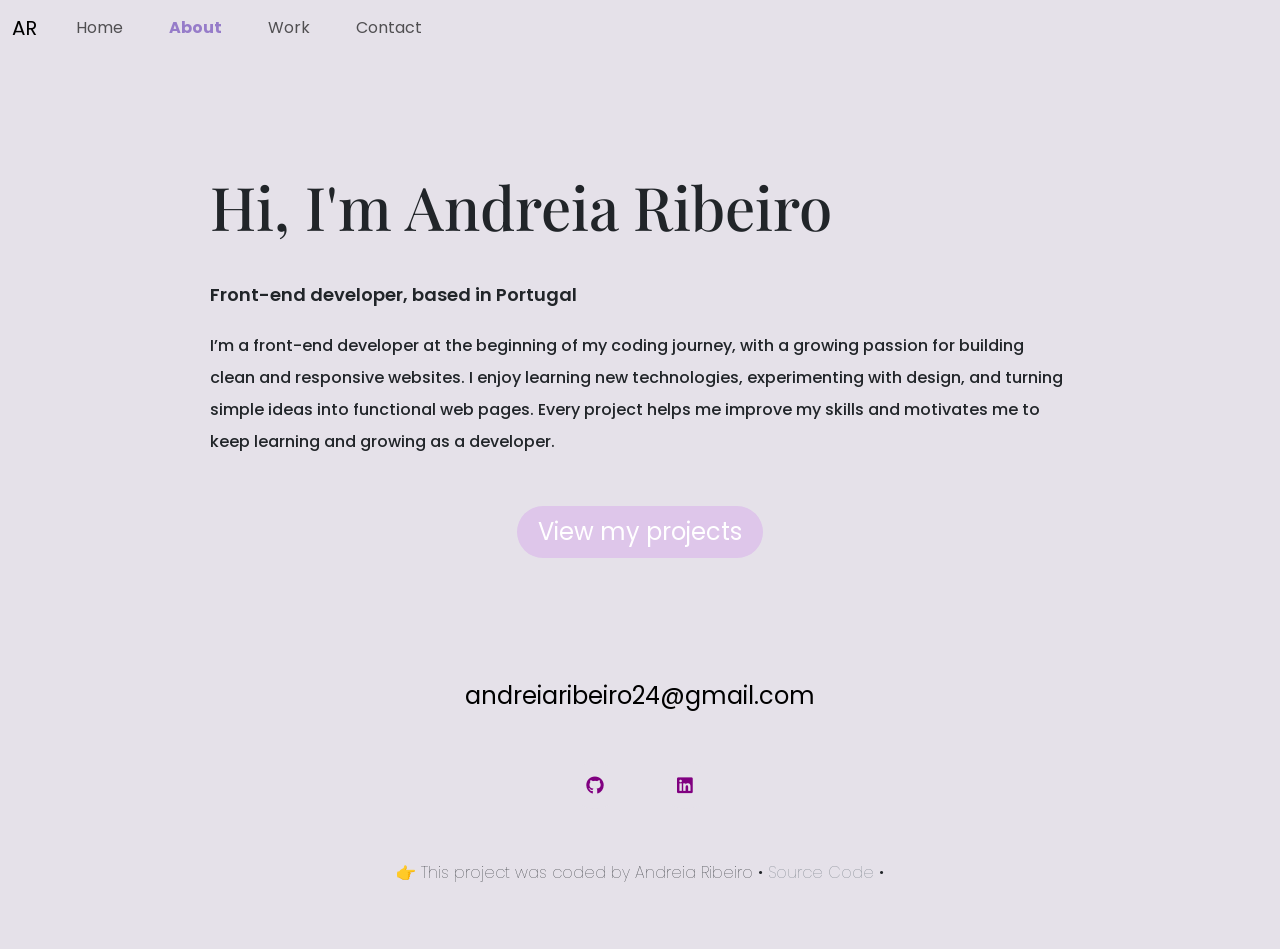
==== commit 50626f1f: "Changed some btn" ====
--- a/about.html
+++ b/about.html
@@ -92,7 +92,7 @@
       </p>
       <div class="d-flex justify-content-center" justify-content-center>
         <a href="./work.html" class="btn btn-branding" title="See my projects"
-          >See my projects</a
+          >View my projects</a
         >
       </div>
     </div>
